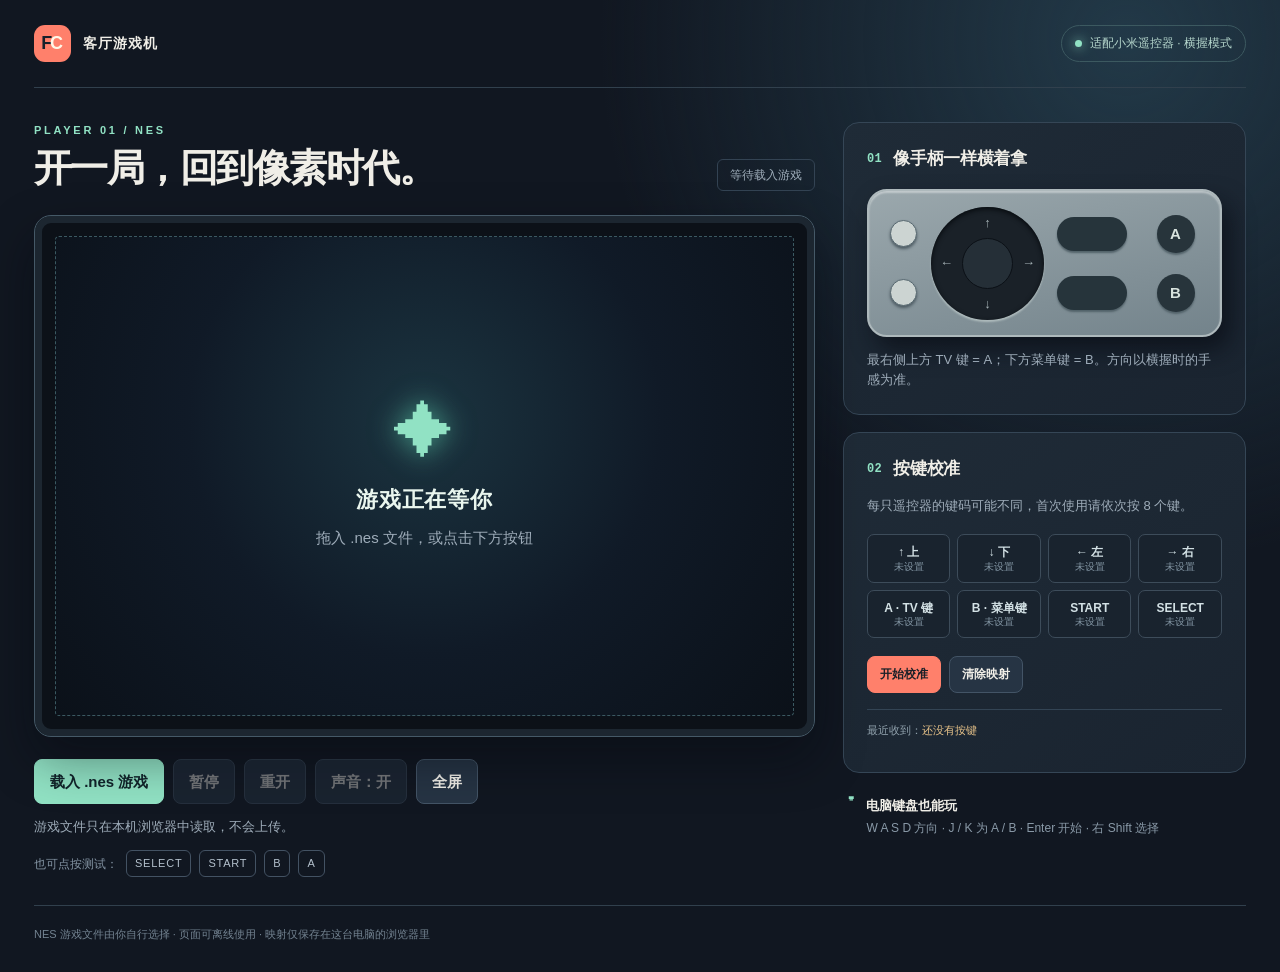
==== index.html @ 5437b412 "Build offline FC page for Xiaomi remote" ====
<!doctype html>
<html lang="zh-CN">
<head>
  <meta charset="utf-8">
  <meta name="viewport" content="width=device-width, initial-scale=1">
  <meta name="color-scheme" content="dark">
  <title>横握遥控器 · FC 游戏机</title>
  <link rel="stylesheet" href="styles.css">
  <script defer src="vendor/jsnes.min.js"></script>
  <script defer src="input.js"></script>
  <script defer src="app.js"></script>
</head>
<body>
  <div class="shell">
    <header class="topbar">
      <div class="brand"><span class="brand-mark">F<span>C</span></span><span>客厅游戏机</span></div>
      <span class="device-chip"><span class="status-dot"></span>适配小米遥控器 · 横握模式</span>
    </header>

    <main class="layout">
      <section class="stage" aria-label="游戏画面">
        <div class="stage-heading">
          <div><p class="eyebrow">PLAYER 01 / NES</p><h1>开一局，回到像素时代。</h1></div>
          <div id="game-status" class="game-status" role="status">等待载入游戏</div>
        </div>

        <div id="screen-wrap" class="screen-wrap">
          <div id="nes-screen" class="nes-screen" aria-label="FC 游戏屏幕"></div>
          <div id="empty-screen" class="empty-screen">
            <div class="pixel-icon" aria-hidden="true">✦</div>
            <strong>游戏正在等你</strong>
            <span>拖入 .nes 文件，或点击下方按钮</span>
          </div>
          <div id="drop-overlay" class="drop-overlay" hidden>松开，载入游戏</div>
        </div>

        <div class="toolbar">
          <label class="primary-button" for="rom-file">载入 .nes 游戏</label>
          <input id="rom-file" type="file" accept=".nes,application/octet-stream">
          <button id="pause-button" type="button" disabled>暂停</button>
          <button id="reset-button" type="button" disabled>重开</button>
          <button id="mute-button" type="button" disabled>声音：开</button>
          <button id="full-button" type="button">全屏</button>
        </div>

        <p id="message" class="message" role="alert">游戏文件只在本机浏览器中读取，不会上传。</p>
        <div class="virtual-controls" aria-label="屏幕测试按键">
          <span>也可点按测试：</span>
          <button type="button" data-button="select">SELECT</button>
          <button type="button" data-button="start">START</button>
          <button type="button" data-button="b">B</button>
          <button type="button" data-button="a">A</button>
        </div>
      </section>

      <aside class="side-panel">
        <section class="card controller-card">
          <div class="section-title"><span class="section-index">01</span><h2>像手柄一样横着拿</h2></div>
          <div class="remote-diagram" aria-label="横握遥控器示意：左侧方向键，右侧上方 A，下方 B">
            <div class="remote-left"><span class="tiny-key"></span><span class="tiny-key"></span></div>
            <div class="dpad"><span class="d-up">↑</span><span class="d-left">←</span><span class="d-center"></span><span class="d-right">→</span><span class="d-down">↓</span></div>
            <div class="remote-middle"><span class="bar-key"></span><span class="bar-key"></span></div>
            <div class="remote-right"><span class="ab-key" data-indicator="a">A</span><span class="ab-key" data-indicator="b">B</span></div>
          </div>
          <p class="hint">最右侧上方 TV 键 = A；下方菜单键 = B。方向以横握时的手感为准。</p>
        </section>

        <section class="card calibration-card">
          <div class="section-title"><span class="section-index">02</span><h2>按键校准</h2></div>
          <p>每只遥控器的键码可能不同，首次使用请依次按 8 个键。</p>
          <div id="mapping-grid" class="mapping-grid" aria-label="当前按键映射"></div>
          <div id="calibration-prompt" class="calibration-prompt" hidden>
            <span id="calibration-count">1 / 8</span>
            <strong id="calibration-action">请按：横握时的 ↑</strong>
            <span>轻按一次，页面会自动进入下一步</span>
          </div>
          <div class="calibration-actions">
            <button id="calibrate-button" class="accent-button" type="button">开始校准</button>
            <button id="skip-button" type="button" hidden>跳过此键</button>
            <button id="cancel-button" type="button" hidden>取消</button>
            <button id="clear-button" type="button">清除映射</button>
          </div>
          <div class="probe">最近收到：<code id="last-key">还没有按键</code></div>
          <p id="input-warning" class="input-warning" role="status"></p>
        </section>

        <section class="keyboard-help">
          <span class="section-index">⌨</span>
          <div><strong>电脑键盘也能玩</strong><p>W A S D 方向 · J / K 为 A / B · Enter 开始 · 右 Shift 选择</p></div>
        </section>
      </aside>
    </main>
    <footer>NES 游戏文件由你自行选择 · 页面可离线使用 · 映射仅保存在这台电脑的浏览器里</footer>
  </div>
</body>
</html>
---- styles.css ----
:root { color-scheme: dark; --bg:#111721; --panel:#1c2532; --panel2:#222e3c; --line:#334353; --text:#f0eee7; --muted:#9eacb9; --mint:#91e2c4; --accent:#ff806b; --gold:#e9c48a; }
* { box-sizing:border-box; }
html { background:var(--bg); }
body { margin:0; color:var(--text); background:radial-gradient(circle at 88% 4%,#223948 0,transparent 36%),var(--bg); font:15px/1.55 -apple-system,BlinkMacSystemFont,"PingFang SC","Microsoft YaHei",sans-serif; min-height:100vh; }
button, .primary-button { font:inherit; cursor:pointer; }
button:disabled { cursor:not-allowed; opacity:.4; }
button:focus-visible, .primary-button:focus-visible { outline:2px solid var(--mint); outline-offset:3px; }
.shell { max-width:1480px; margin:auto; padding:0 34px; }
.topbar { height:88px; display:flex; align-items:center; justify-content:space-between; border-bottom:1px solid #31404d; }
.brand { display:flex; align-items:center; gap:12px; font-size:14px; font-weight:700; letter-spacing:.08em; }
.brand-mark { display:flex; align-items:center; justify-content:center; width:37px; height:37px; border-radius:11px; background:var(--accent); color:#17202b; font-weight:900; letter-spacing:-.13em; font-size:18px; padding-right:3px; }
.brand-mark span { color:#fff7e7; }
.device-chip { border:1px solid #3c5960; border-radius:100px; padding:8px 13px; color:#b5d6cc; font-size:12px; }
.status-dot { display:inline-block; width:7px; height:7px; border-radius:50%; background:var(--mint); margin-right:8px; box-shadow:0 0 12px var(--mint); }
.layout { display:grid; grid-template-columns:minmax(0,1.55fr) minmax(320px,.8fr); gap:28px; padding:34px 0 28px; align-items:start; }
.stage { min-width:0; }
.stage-heading { display:flex; align-items:end; justify-content:space-between; gap:15px; margin-bottom:24px; }
.eyebrow { margin:0 0 6px; color:var(--mint); font-size:11px; letter-spacing:.25em; font-weight:800; }
h1 { font-size:clamp(24px,3vw,42px); line-height:1.2; letter-spacing:-.04em; margin:0; }
.game-status { color:var(--muted); border:1px solid var(--line); padding:6px 12px; border-radius:6px; font-size:12px; white-space:nowrap; }
.screen-wrap { position:relative; width:100%; height:min(58vh,650px); min-height:290px; padding:20px; background:#0c1118; border:1px solid #455967; border-radius:17px; box-shadow:inset 0 0 0 7px #1c2630,0 22px 50px #05080d6e; overflow:hidden; }
.nes-screen { width:100%; height:100%; background:#070c13; border-radius:4px; overflow:hidden; display:flex; align-items:center; justify-content:center; }
.nes-screen canvas { display:block; max-width:100%; max-height:100%; image-rendering:pixelated; }
.empty-screen, .drop-overlay { position:absolute; inset:20px; display:flex; flex-direction:column; align-items:center; justify-content:center; text-align:center; gap:8px; background:radial-gradient(circle at 50% 38%,#1b3440 0,#101a27 50%,#0b1119 100%); border:1px dashed #3b5961; border-radius:4px; color:var(--muted); }
.empty-screen strong { color:#e9f6ee; font-size:22px; letter-spacing:.04em; }
.pixel-icon { font-size:60px; color:var(--mint); line-height:1; margin-bottom:12px; text-shadow:0 0 28px #67e4bb99; }
.drop-overlay { z-index:3; background:#112b36eb; border:2px dashed var(--mint); color:var(--mint); font-size:24px; font-weight:800; }
[hidden] { display:none !important; }
.toolbar { display:flex; flex-wrap:wrap; gap:9px; align-items:center; margin-top:22px; }
.toolbar button, .primary-button, .calibration-actions button { border:1px solid #435466; color:var(--text); background:#263444; padding:10px 15px; border-radius:8px; font-weight:700; transition:background .15s,transform .15s; }
.toolbar button:not(:disabled):hover, .calibration-actions button:not(:disabled):hover { background:#35495b; transform:translateY(-1px); }
.primary-button { background:var(--mint); border-color:var(--mint); color:#11242a; display:inline-block; }
.primary-button:hover { background:#b6f3dc; transform:translateY(-1px); }
input[type=file] { position:absolute; width:1px; height:1px; opacity:0; overflow:hidden; }
.message { min-height:23px; color:var(--muted); margin:13px 0 10px; font-size:13px; }
.message.error { color:#ffa392; }
.virtual-controls { display:flex; gap:8px; align-items:center; color:#8393a2; font-size:12px; flex-wrap:wrap; }
.virtual-controls button { border:1px solid #435263; border-radius:6px; background:transparent; color:#b3c0cc; font-size:11px; padding:4px 8px; letter-spacing:.07em; touch-action:none; }
.virtual-controls button.pressed { background:var(--accent); color:#111721; }
.side-panel { display:flex; flex-direction:column; gap:17px; }
.card { background:linear-gradient(145deg,#1f2b37,#1a2430); border:1px solid #354656; border-radius:16px; padding:23px; }
.section-title { display:flex; align-items:center; gap:11px; margin-bottom:14px; }
.section-index { color:var(--mint); font:700 12px/1 ui-monospace,SFMono-Regular,monospace; letter-spacing:.04em; }
h2 { margin:0; font-size:17px; letter-spacing:-.02em; }
.card p { color:var(--muted); font-size:13px; margin:0 0 14px; }
.remote-diagram { height:148px; border-radius:20px; border:2px solid #aeb9bc; background:linear-gradient(165deg,#9ba8ad,#73838b); display:flex; align-items:center; gap:13px; padding:13px 21px; margin:17px 0 13px; box-shadow:8px 13px 23px #070b12a6,inset 0 2px 2px #fff6; }
.remote-left, .remote-right, .remote-middle { display:flex; flex-direction:column; justify-content:space-around; align-items:center; height:100%; }
.remote-left { width:28px; }
.tiny-key { width:27px; height:27px; border:1px solid #56676f; border-radius:50%; background:#ccd4d2; box-shadow:0 2px 3px #4d5b63; }
.dpad { width:113px; height:113px; min-width:113px; border-radius:50%; background:#1a2128; position:relative; display:grid; place-items:center; box-shadow:inset 0 2px 5px #070b0f,0 2px 2px #d7e3df88; color:#a6b3b6; font-size:13px; }
.dpad span { position:absolute; }
.d-up { top:6px; }.d-down { bottom:6px; }.d-left { left:9px; }.d-right { right:9px; }
.d-center { width:51px; height:51px; border-radius:50%; background:#252f37; border:1px solid #0b1016; }
.remote-middle { flex:1; max-width:70px; }
.bar-key { width:100%; height:34px; border-radius:18px; background:#26343b; box-shadow:0 2px 2px #526269; }
.remote-right { margin-left:auto; width:47px; }
.ab-key { display:grid; place-items:center; width:38px; height:38px; border-radius:50%; background:#27343b; color:#d7e2dd; box-shadow:0 2px 2px #526269; font-weight:900; }
.ab-key.pressed { background:var(--accent); color:#202831; }
.controller-card .hint { margin:0; line-height:1.55; }
.mapping-grid { display:grid; grid-template-columns:repeat(4,1fr); gap:7px; margin:18px 0; }
.mapping-item { border:1px solid #3d4c5a; background:#19232e; padding:8px 5px; border-radius:7px; text-align:center; min-width:0; }
.mapping-item strong { display:block; font-size:12px; color:#d3e1e5; }
.mapping-item small { color:#8295a3; font:10px/1.2 ui-monospace,SFMono-Regular,monospace; white-space:nowrap; overflow:hidden; text-overflow:ellipsis; display:block; }
.mapping-item.done { border-color:#5c9e8a; }
.calibration-prompt { background:#233c43; border:1px solid #68bd9f; border-radius:9px; padding:12px; display:flex; flex-direction:column; gap:3px; margin-bottom:13px; }
.calibration-prompt span { color:#a7d0c2; font-size:11px; }
.calibration-prompt strong { font-size:16px; color:#e3fff1; }
.calibration-actions { display:flex; gap:8px; flex-wrap:wrap; }
.calibration-actions button { padding:8px 12px; font-size:12px; }
.calibration-actions .accent-button { background:var(--accent); color:#1b2028; border-color:var(--accent); }
.probe { color:#91a2ad; font-size:11px; border-top:1px solid #334454; padding-top:12px; margin-top:16px; }
.probe code { color:var(--gold); word-break:break-all; }
.input-warning { color:#ffad9c !important; min-height:0; margin:9px 0 0 !important; }
.keyboard-help { display:flex; gap:12px; padding:3px 5px; }
.keyboard-help strong { font-size:13px; }
.keyboard-help p { color:#8999a7; font-size:12px; margin:3px 0; }
footer { border-top:1px solid #31404d; color:#738391; font-size:11px; padding:20px 0 29px; }
@media (max-width:980px) { .layout { grid-template-columns:1fr; } .side-panel { display:grid; grid-template-columns:1fr 1fr; } .keyboard-help { grid-column:1/-1; } }
@media (max-width:620px) { .shell { padding:0 15px; } .topbar { height:68px; } .device-chip { font-size:0; } .device-chip .status-dot { margin:0; } .layout { padding-top:25px; gap:23px; } .stage-heading { align-items:start; flex-direction:column; gap:11px; } .screen-wrap { min-height:250px; padding:10px; } .empty-screen,.drop-overlay { inset:10px; } .side-panel { display:flex; } .remote-diagram { max-width:410px; } }
.screen-wrap:fullscreen { width:100vw; height:100vh; max-height:none; border:0; border-radius:0; }
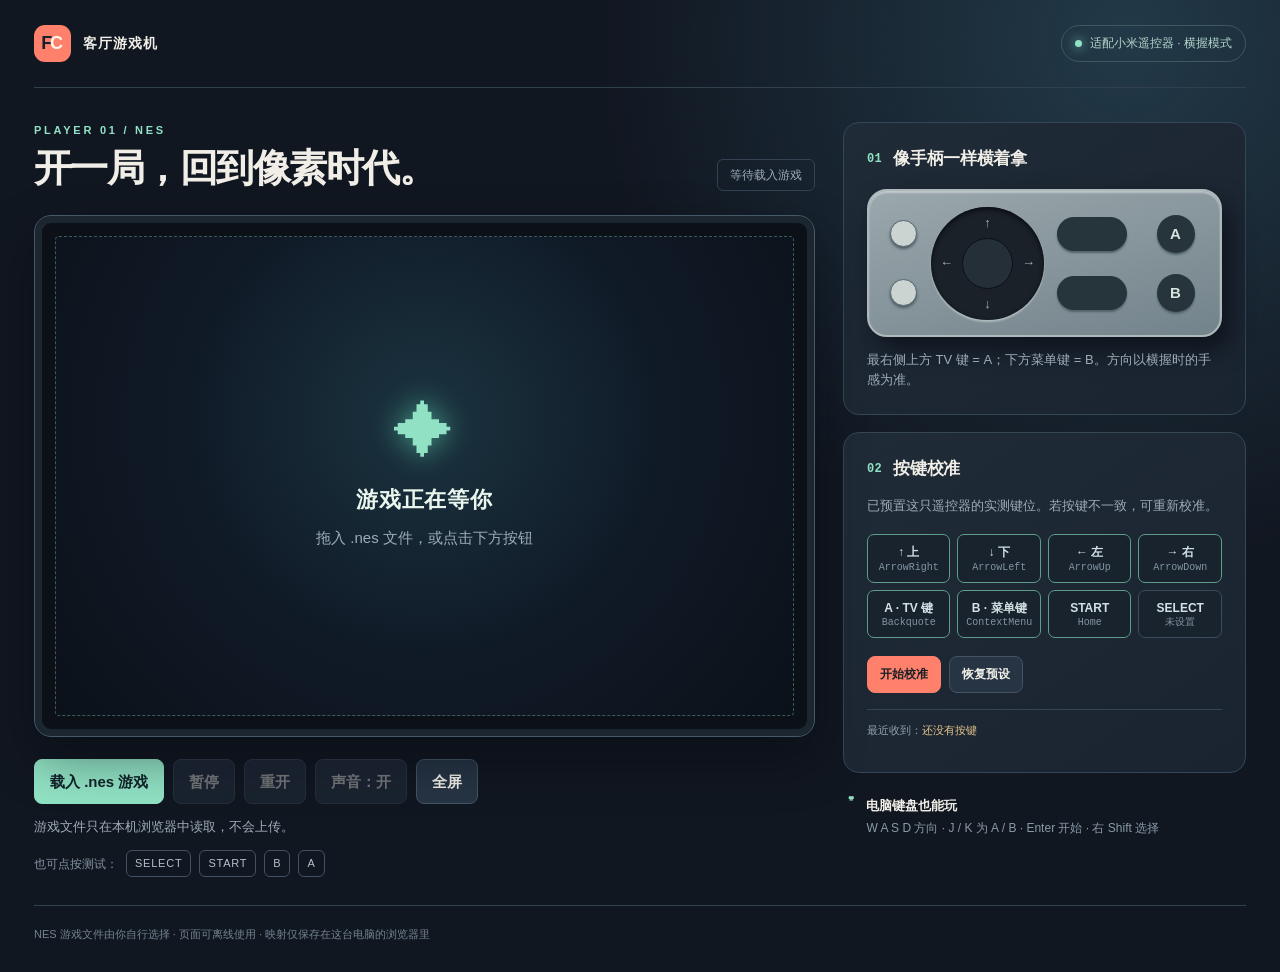
==== commit 7be3d9ab: "Add tested Xiaomi remote key preset" ====
--- a/index.html
+++ b/index.html
@@ -67,7 +67,7 @@
 
         <section class="card calibration-card">
           <div class="section-title"><span class="section-index">02</span><h2>按键校准</h2></div>
-          <p>每只遥控器的键码可能不同，首次使用请依次按 8 个键。</p>
+          <p>已预置这只遥控器的实测键位。若按键不一致，可重新校准。</p>
           <div id="mapping-grid" class="mapping-grid" aria-label="当前按键映射"></div>
           <div id="calibration-prompt" class="calibration-prompt" hidden>
             <span id="calibration-count">1 / 8</span>
@@ -78,7 +78,7 @@
             <button id="calibrate-button" class="accent-button" type="button">开始校准</button>
             <button id="skip-button" type="button" hidden>跳过此键</button>
             <button id="cancel-button" type="button" hidden>取消</button>
-            <button id="clear-button" type="button">清除映射</button>
+            <button id="clear-button" type="button">恢复预设</button>
           </div>
           <div class="probe">最近收到：<code id="last-key">还没有按键</code></div>
           <p id="input-warning" class="input-warning" role="status"></p>
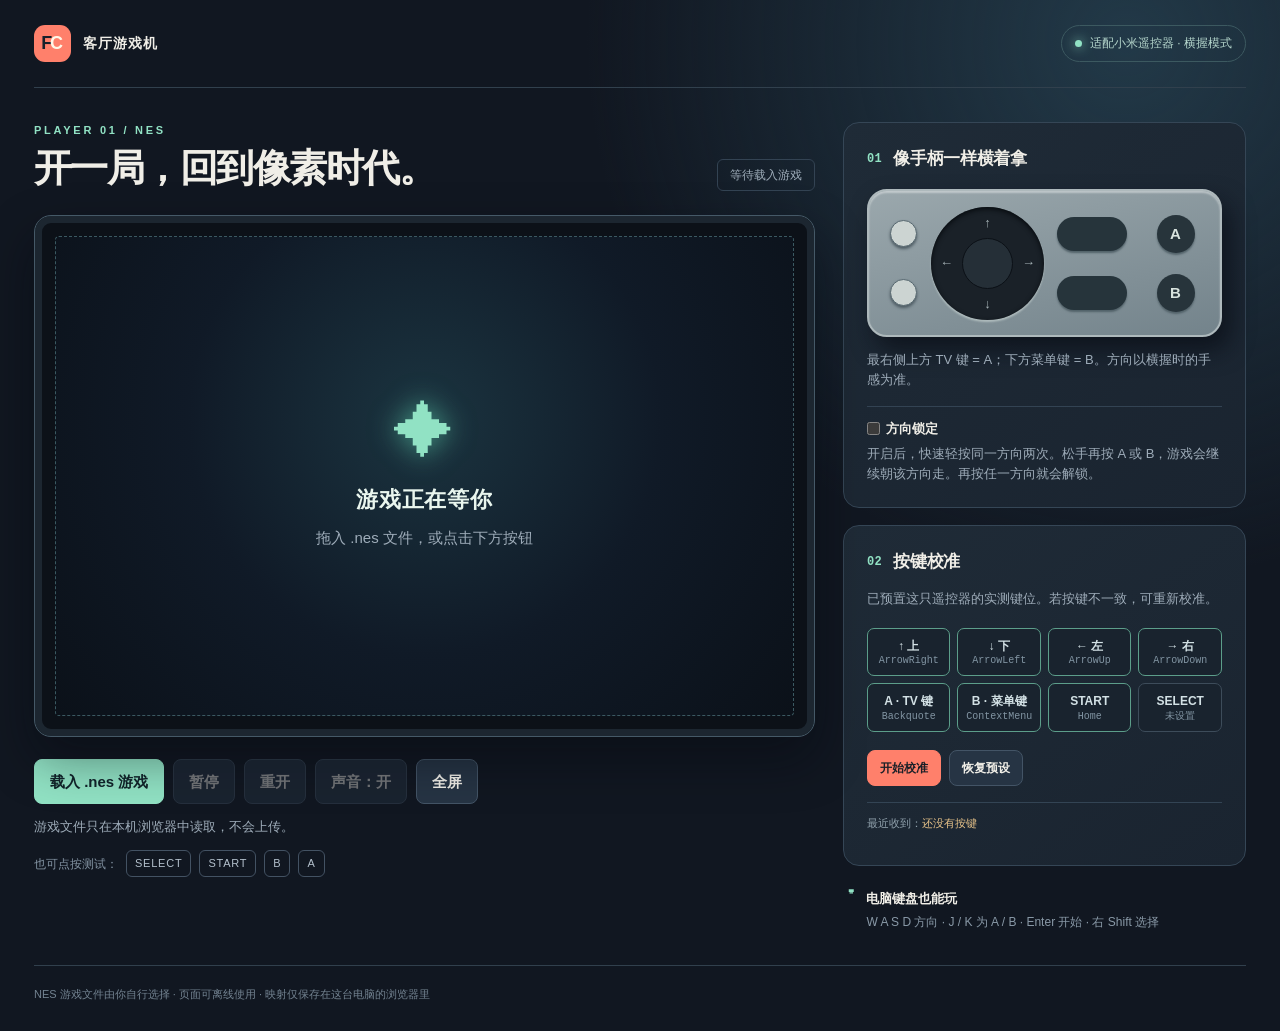
==== commit 83522754: "Support direction lock for single-key remotes" ====
--- a/index.html
+++ b/index.html
@@ -58,11 +58,16 @@
           <div class="section-title"><span class="section-index">01</span><h2>像手柄一样横着拿</h2></div>
           <div class="remote-diagram" aria-label="横握遥控器示意：左侧方向键，右侧上方 A，下方 B">
             <div class="remote-left"><span class="tiny-key"></span><span class="tiny-key"></span></div>
-            <div class="dpad"><span class="d-up">↑</span><span class="d-left">←</span><span class="d-center"></span><span class="d-right">→</span><span class="d-down">↓</span></div>
+            <div class="dpad"><span class="d-up" data-indicator="up">↑</span><span class="d-left" data-indicator="left">←</span><span class="d-center"></span><span class="d-right" data-indicator="right">→</span><span class="d-down" data-indicator="down">↓</span></div>
             <div class="remote-middle"><span class="bar-key"></span><span class="bar-key"></span></div>
             <div class="remote-right"><span class="ab-key" data-indicator="a">A</span><span class="ab-key" data-indicator="b">B</span></div>
           </div>
           <p class="hint">最右侧上方 TV 键 = A；下方菜单键 = B。方向以横握时的手感为准。</p>
+          <div class="direction-lock">
+            <label><input id="direction-lock" type="checkbox" aria-describedby="direction-lock-help"> 方向锁定</label>
+            <span id="direction-lock-status" role="status"></span>
+            <p id="direction-lock-help">开启后，快速轻按同一方向两次。松手再按 A 或 B，游戏会继续朝该方向走。再按任一方向就会解锁。</p>
+          </div>
         </section>
 
         <section class="card calibration-card">
--- a/styles.css
+++ b/styles.css
@@ -56,7 +56,13 @@
 .remote-right { margin-left:auto; width:47px; }
 .ab-key { display:grid; place-items:center; width:38px; height:38px; border-radius:50%; background:#27343b; color:#d7e2dd; box-shadow:0 2px 2px #526269; font-weight:900; }
 .ab-key.pressed { background:var(--accent); color:#202831; }
+.dpad .pressed { color:var(--mint); text-shadow:0 0 7px var(--mint); }
 .controller-card .hint { margin:0; line-height:1.55; }
+.direction-lock { display:flex; flex-wrap:wrap; align-items:center; column-gap:12px; margin-top:15px; padding-top:12px; border-top:1px solid var(--line); }
+.direction-lock label { display:inline-flex; align-items:center; gap:6px; cursor:pointer; font-weight:700; font-size:13px; }
+.direction-lock input { margin:0; accent-color:var(--mint); }
+#direction-lock-status { color:var(--mint); font-size:12px; }
+.direction-lock p { margin:5px 0 0; flex-basis:100%; }
 .mapping-grid { display:grid; grid-template-columns:repeat(4,1fr); gap:7px; margin:18px 0; }
 .mapping-item { border:1px solid #3d4c5a; background:#19232e; padding:8px 5px; border-radius:7px; text-align:center; min-width:0; }
 .mapping-item strong { display:block; font-size:12px; color:#d3e1e5; }
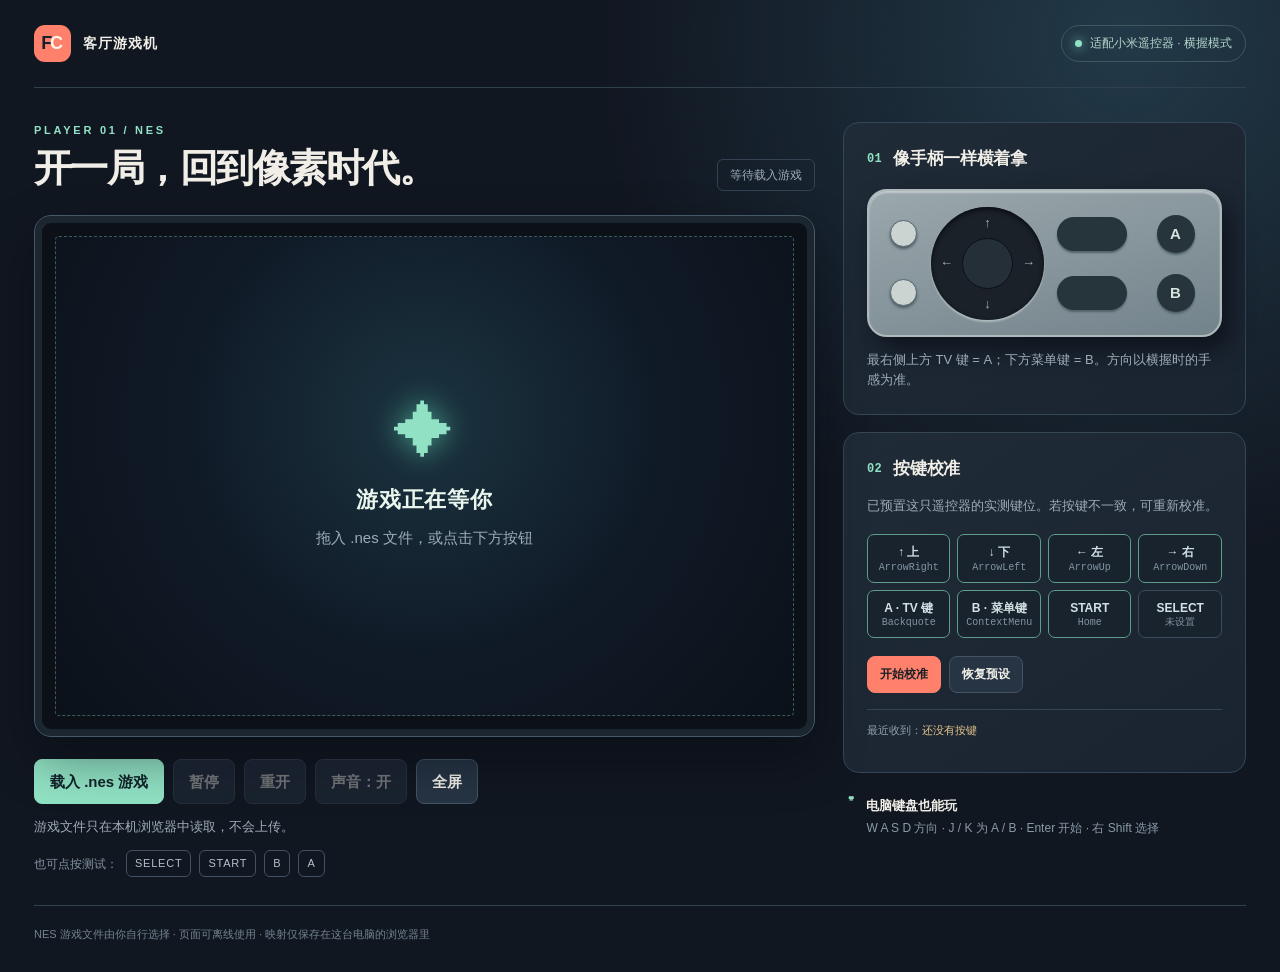
==== commit 252a6676: "Revert "Support direction lock for single-key remotes" This reverts commit 83522754029bc624aa7568e07" ====
--- a/index.html
+++ b/index.html
@@ -58,16 +58,11 @@
           <div class="section-title"><span class="section-index">01</span><h2>像手柄一样横着拿</h2></div>
           <div class="remote-diagram" aria-label="横握遥控器示意：左侧方向键，右侧上方 A，下方 B">
             <div class="remote-left"><span class="tiny-key"></span><span class="tiny-key"></span></div>
-            <div class="dpad"><span class="d-up" data-indicator="up">↑</span><span class="d-left" data-indicator="left">←</span><span class="d-center"></span><span class="d-right" data-indicator="right">→</span><span class="d-down" data-indicator="down">↓</span></div>
+            <div class="dpad"><span class="d-up">↑</span><span class="d-left">←</span><span class="d-center"></span><span class="d-right">→</span><span class="d-down">↓</span></div>
             <div class="remote-middle"><span class="bar-key"></span><span class="bar-key"></span></div>
             <div class="remote-right"><span class="ab-key" data-indicator="a">A</span><span class="ab-key" data-indicator="b">B</span></div>
           </div>
           <p class="hint">最右侧上方 TV 键 = A；下方菜单键 = B。方向以横握时的手感为准。</p>
-          <div class="direction-lock">
-            <label><input id="direction-lock" type="checkbox" aria-describedby="direction-lock-help"> 方向锁定</label>
-            <span id="direction-lock-status" role="status"></span>
-            <p id="direction-lock-help">开启后，快速轻按同一方向两次。松手再按 A 或 B，游戏会继续朝该方向走。再按任一方向就会解锁。</p>
-          </div>
         </section>
 
         <section class="card calibration-card">
--- a/styles.css
+++ b/styles.css
@@ -56,13 +56,7 @@
 .remote-right { margin-left:auto; width:47px; }
 .ab-key { display:grid; place-items:center; width:38px; height:38px; border-radius:50%; background:#27343b; color:#d7e2dd; box-shadow:0 2px 2px #526269; font-weight:900; }
 .ab-key.pressed { background:var(--accent); color:#202831; }
-.dpad .pressed { color:var(--mint); text-shadow:0 0 7px var(--mint); }
 .controller-card .hint { margin:0; line-height:1.55; }
-.direction-lock { display:flex; flex-wrap:wrap; align-items:center; column-gap:12px; margin-top:15px; padding-top:12px; border-top:1px solid var(--line); }
-.direction-lock label { display:inline-flex; align-items:center; gap:6px; cursor:pointer; font-weight:700; font-size:13px; }
-.direction-lock input { margin:0; accent-color:var(--mint); }
-#direction-lock-status { color:var(--mint); font-size:12px; }
-.direction-lock p { margin:5px 0 0; flex-basis:100%; }
 .mapping-grid { display:grid; grid-template-columns:repeat(4,1fr); gap:7px; margin:18px 0; }
 .mapping-item { border:1px solid #3d4c5a; background:#19232e; padding:8px 5px; border-radius:7px; text-align:center; min-width:0; }
 .mapping-item strong { display:block; font-size:12px; color:#d3e1e5; }
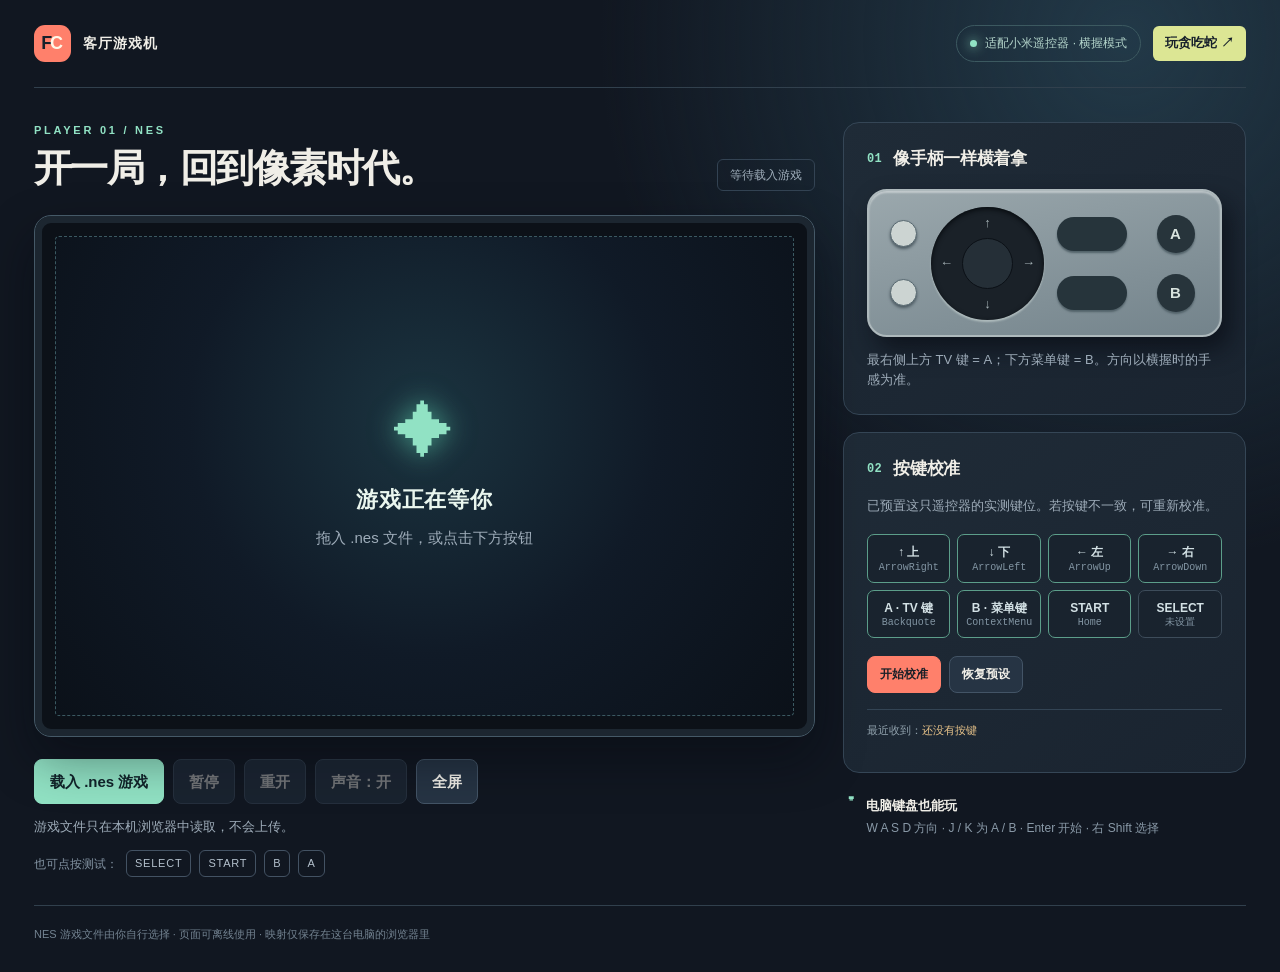
==== commit 2898fb27: "Add offline Snake game for Xiaomi remote" ====
--- a/index.html
+++ b/index.html
@@ -7,6 +7,7 @@
   <title>横握遥控器 · FC 游戏机</title>
   <link rel="stylesheet" href="styles.css">
   <script defer src="vendor/jsnes.min.js"></script>
+  <script defer src="remote-keys.js"></script>
   <script defer src="input.js"></script>
   <script defer src="app.js"></script>
 </head>
@@ -14,7 +15,10 @@
   <div class="shell">
     <header class="topbar">
       <div class="brand"><span class="brand-mark">F<span>C</span></span><span>客厅游戏机</span></div>
-      <span class="device-chip"><span class="status-dot"></span>适配小米遥控器 · 横握模式</span>
+      <div class="topbar-actions">
+        <span class="device-chip"><span class="status-dot"></span>适配小米遥控器 · 横握模式</span>
+        <a class="snake-link" href="snake.html">玩贪吃蛇 <span aria-hidden="true">↗</span></a>
+      </div>
     </header>
 
     <main class="layout">
--- a/styles.css
+++ b/styles.css
@@ -7,6 +7,10 @@
 button:focus-visible, .primary-button:focus-visible { outline:2px solid var(--mint); outline-offset:3px; }
 .shell { max-width:1480px; margin:auto; padding:0 34px; }
 .topbar { height:88px; display:flex; align-items:center; justify-content:space-between; border-bottom:1px solid #31404d; }
+.topbar-actions { display:flex; align-items:center; gap:12px; }
+.snake-link { color:#17202b; background:#dce694; text-decoration:none; white-space:nowrap; padding:7px 12px; border-radius:6px; font-size:13px; font-weight:750; }
+.snake-link:hover { background:#eef4b5; }
+.snake-link:focus-visible { outline:2px solid var(--mint); outline-offset:3px; }
 .brand { display:flex; align-items:center; gap:12px; font-size:14px; font-weight:700; letter-spacing:.08em; }
 .brand-mark { display:flex; align-items:center; justify-content:center; width:37px; height:37px; border-radius:11px; background:var(--accent); color:#17202b; font-weight:900; letter-spacing:-.13em; font-size:18px; padding-right:3px; }
 .brand-mark span { color:#fff7e7; }
